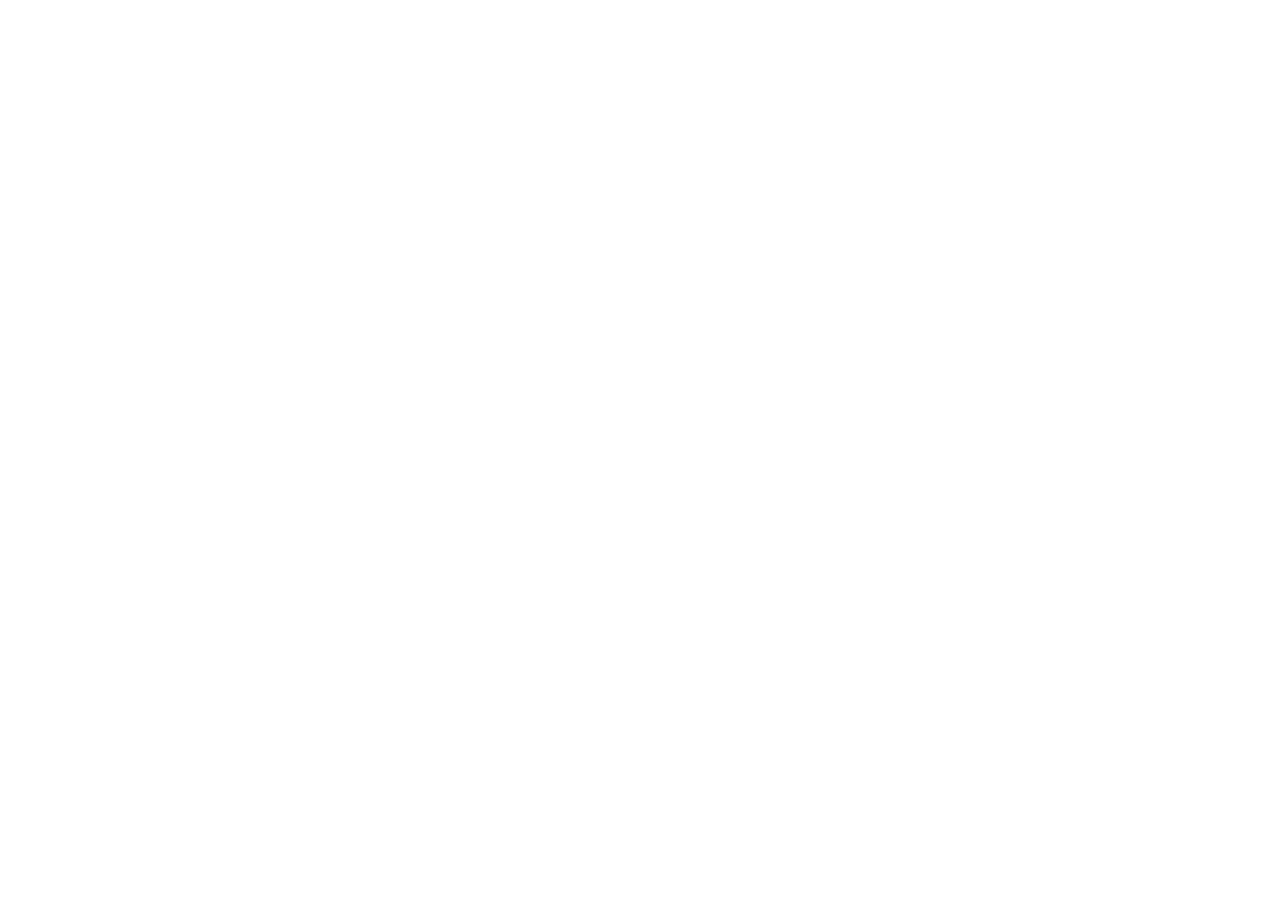
==== admin/index.html @ f24ec383 "Add Decap CMS for non-technical content management Co-authored-by: Dime73 <12392618+Dime73@users.nor" ====
<!DOCTYPE html>
<html>
<head>
    <meta charset="utf-8" />
    <meta name="viewport" content="width=device-width, initial-scale=1.0" />
    <title>Content Manager</title>
</head>
<body>
    <!-- Include the script that builds the page and powers Decap CMS -->
    <script src="https://unpkg.com/decap-cms@^3.0.0/dist/decap-cms.js"></script>
</body>
</html>
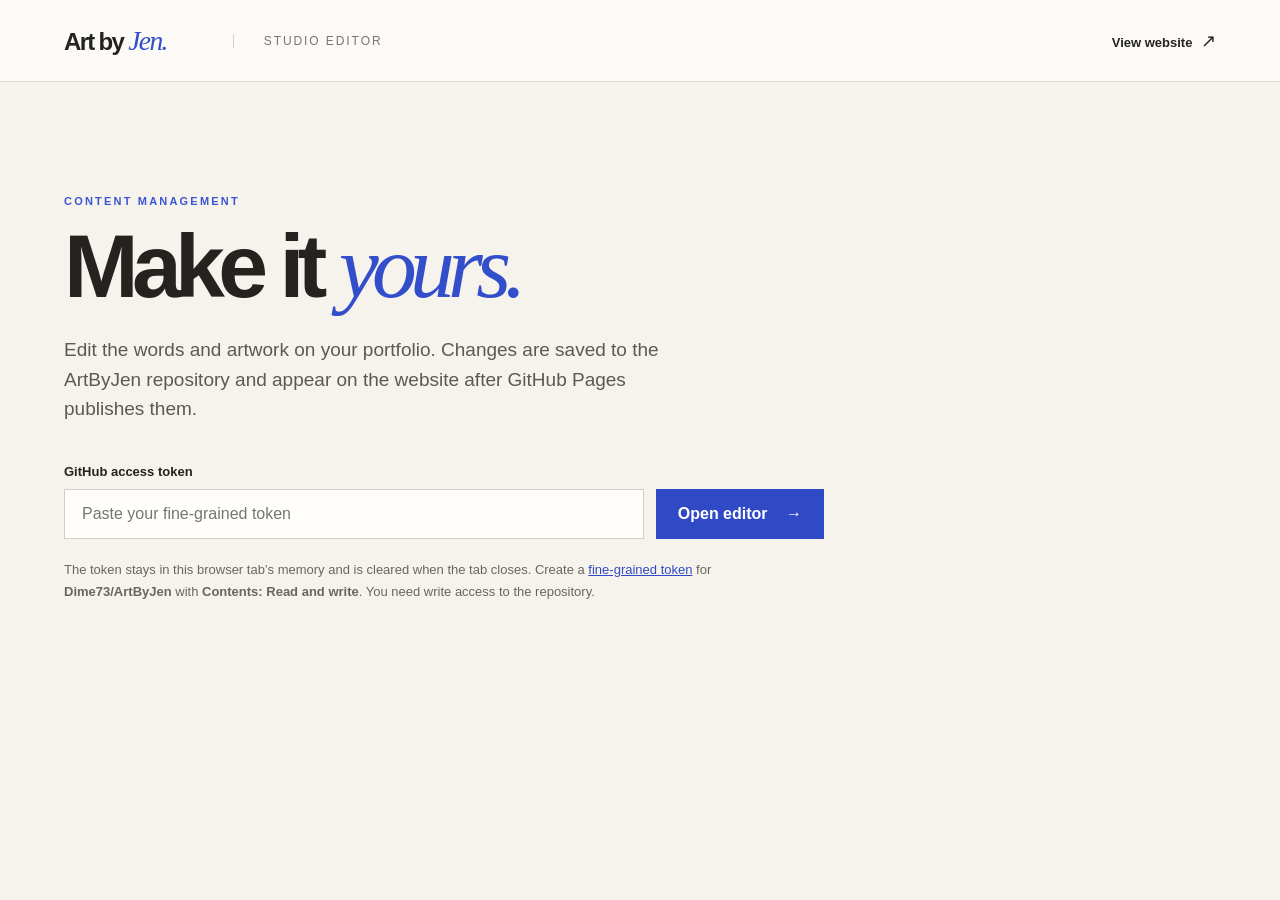
==== commit 8616ff74: "Add working studio content editor" ====
--- a/admin/index.html
+++ b/admin/index.html
@@ -1,12 +1,66 @@
-<!DOCTYPE html>
-<html>
+<!doctype html>
+<html lang="en">
 <head>
-    <meta charset="utf-8" />
-    <meta name="viewport" content="width=device-width, initial-scale=1.0" />
-    <title>Content Manager</title>
+  <meta charset="utf-8">
+  <meta name="viewport" content="width=device-width, initial-scale=1">
+  <meta name="robots" content="noindex, nofollow">
+  <meta http-equiv="Content-Security-Policy" content="default-src 'self'; connect-src 'self' https://api.github.com; img-src 'self' blob: data:; style-src 'self'; script-src 'self'; base-uri 'none'; form-action 'none'">
+  <title>Studio editor · Art by Jen</title>
+  <link rel="stylesheet" href="editor.css">
+  <script src="editor.js" type="module"></script>
 </head>
 <body>
-    <!-- Include the script that builds the page and powers Decap CMS -->
-    <script src="https://unpkg.com/decap-cms@^3.0.0/dist/decap-cms.js"></script>
+  <header class="topbar">
+    <a class="brand" href="../" aria-label="Art by Jen home">Art by <em>Jen.</em></a>
+    <span class="topbar-label">Studio editor</span>
+    <a class="site-link" href="../" target="_blank" rel="noopener noreferrer">View website <span aria-hidden="true">↗</span></a>
+  </header>
+
+  <main>
+    <section id="connect" class="connect-card" aria-labelledby="connect-title">
+      <p class="eyebrow">CONTENT MANAGEMENT</p>
+      <h1 id="connect-title">Make it <em>yours.</em></h1>
+      <p class="intro">Edit the words and artwork on your portfolio. Changes are saved to the ArtByJen repository and appear on the website after GitHub Pages publishes them.</p>
+      <form id="connect-form">
+        <label for="token">GitHub access token</label>
+        <div class="connect-row">
+          <input id="token" type="password" autocomplete="off" spellcheck="false" required placeholder="Paste your fine-grained token">
+          <button class="button button-primary" type="submit">Open editor <span aria-hidden="true">→</span></button>
+        </div>
+      </form>
+      <p class="help">The token stays in this browser tab’s memory and is cleared when the tab closes. Create a <a href="https://github.com/settings/personal-access-tokens/new" target="_blank" rel="noopener noreferrer">fine-grained token</a> for <strong>Dime73/ArtByJen</strong> with <strong>Contents: Read and write</strong>. You need write access to the repository.</p>
+    </section>
+
+    <section id="editor" class="editor" hidden aria-label="Portfolio editor">
+      <div class="editor-heading">
+        <div>
+          <p class="eyebrow">ART BY JEN / EDITOR</p>
+          <h1>Shape your <em>story.</em></h1>
+        </div>
+        <div class="editor-actions">
+          <button id="disconnect" type="button" class="text-button">Disconnect</button>
+          <button id="save" type="button" class="button button-primary">Publish changes <span aria-hidden="true">↗</span></button>
+        </div>
+      </div>
+
+      <div class="editor-layout">
+        <nav class="sidebar" aria-label="Content sections">
+          <p class="sidebar-label">PAGES & CONTENT</p>
+          <button class="nav-item active" type="button" data-section="hero">01 <span>Home</span></button>
+          <button class="nav-item" type="button" data-section="about">02 <span>About</span></button>
+          <button class="nav-item" type="button" data-section="contact">03 <span>Contact</span></button>
+          <button class="nav-item" type="button" data-section="gallery">04 <span>Gallery</span></button>
+          <div class="sidebar-note">Your edits are collected here until you publish them together.</div>
+        </nav>
+
+        <div class="workarea">
+          <div id="section-intro" class="section-intro"></div>
+          <div id="fields"></div>
+        </div>
+      </div>
+    </section>
+  </main>
+
+  <div id="status" class="status" role="status" aria-live="polite" hidden></div>
 </body>
 </html>
--- a/admin/editor.css
+++ b/admin/editor.css
@@ -0,0 +1 @@
+:root{font-family:Arial,Helvetica,sans-serif;color:#24231f;background:#f5f3ec;font-synthesis:none}*{box-sizing:border-box}body{margin:0;min-height:100vh}button,input,textarea{font:inherit}button{cursor:pointer}a{color:inherit}em{font-family:Georgia,serif;font-weight:400}.topbar{height:82px;display:flex;align-items:center;gap:32px;padding:0 clamp(24px,5vw,80px);border-bottom:1px solid #dedcd3;background:#fbfaf6}.brand{text-decoration:none;font-size:24px;font-weight:700;letter-spacing:-.07em;white-space:nowrap}.brand em{color:#334ecb;font-size:1.15em}.topbar-label{margin-left:34px;border-left:1px solid #d1d0c8;padding-left:30px;color:#77766e;font-size:12px;letter-spacing:.16em;text-transform:uppercase}.site-link{margin-left:auto;text-decoration:none;font-size:13px;font-weight:700}.site-link span{font-size:18px;margin-left:5px}main{padding:0 clamp(24px,5vw,80px)}.connect-card{max-width:760px;padding:clamp(52px,8vw,112px) 0}.eyebrow,.sidebar-label{font-size:11px;letter-spacing:.2em;font-weight:700;color:#3d55d2}.connect-card h1,.editor-heading h1{font-size:clamp(52px,7vw,106px);line-height:.97;letter-spacing:-.075em;margin:16px 0 24px}.connect-card h1 em,.editor-heading h1 em{color:#334ecb}.intro{font-size:19px;line-height:1.55;max-width:600px;color:#5b5a52;margin-bottom:40px}label{display:block;font-size:13px;font-weight:700;margin:0 0 10px}.connect-row{display:flex;gap:12px}.connect-row input{flex:1;min-width:0}.button{border:1px solid #24231f;padding:15px 21px;background:transparent;font-weight:700;white-space:nowrap}.button-primary{background:#304ac6;color:white;border-color:#304ac6}.button:hover{filter:brightness(.94)}.button:disabled{opacity:.48;cursor:wait}.button span{margin-left:14px}.text-button{border:0;background:none;color:#555;display:inline-block;text-decoration:underline;padding:10px}.help{font-size:13px;color:#68675f;line-height:1.7;margin-top:20px;max-width:670px}.help a{color:#304ac6}.editor{max-width:1500px;margin:auto}.editor-heading{display:flex;justify-content:space-between;align-items:end;gap:24px;padding:60px 0 52px}.editor-heading h1{font-size:clamp(48px,5vw,78px);margin-bottom:0}.editor-actions{display:flex;align-items:center;gap:18px;padding-bottom:4px}.editor-layout{display:grid;grid-template-columns:250px minmax(0,1fr);gap:clamp(32px,6vw,96px);border-top:1px solid #d5d3ca;padding:38px 0 100px}.sidebar{display:flex;flex-direction:column;align-items:stretch;gap:3px}.sidebar-label{margin:7px 0 21px}.nav-item{text-align:left;border:0;border-bottom:1px solid #dedcd3;background:none;padding:19px 8px;color:#8c8b84;font-size:12px;font-weight:700;letter-spacing:.06em}.nav-item span{font-size:17px;color:#24231f;margin-left:20px;letter-spacing:-.03em}.nav-item.active{color:#304ac6;border-bottom:2px solid #304ac6}.nav-item.active span{color:#304ac6}.sidebar-note{font-size:12px;line-height:1.6;color:#838177;margin-top:32px}.workarea{max-width:850px}.section-intro{border-bottom:1px solid #d5d3ca;padding-bottom:30px;margin-bottom:36px}.section-intro h2{font-family:Georgia,serif;font-weight:400;font-size:clamp(32px,4vw,48px);letter-spacing:-.05em;margin:0 0 10px}.section-intro p{color:#77766e;line-height:1.55;margin:0}.field{margin:0 0 28px}.field input,.field textarea,.connect-row input{width:100%;border:1px solid #d1d0c8;background:#fffefa;color:#24231f;padding:15px 17px;border-radius:0;outline:none}.field input:focus,.field textarea:focus,.connect-row input:focus{border-color:#304ac6;box-shadow:0 0 0 3px #304ac622}.field textarea{min-height:136px;resize:vertical;line-height:1.55}.field small{display:block;color:#85837b;margin-top:8px}.field-row{display:grid;grid-template-columns:1fr 1fr;gap:22px}.gallery-toolbar{display:flex;justify-content:space-between;gap:20px;align-items:center;margin-bottom:20px}.gallery-toolbar p{color:#77766e;font-size:13px}.artwork-list{display:grid;gap:10px}.artwork-row{display:flex;align-items:center;text-align:left;gap:16px;width:100%;background:#fffefa;border:1px solid #dedcd3;padding:10px 16px 10px 10px}.artwork-row:hover{border-color:#304ac6}.artwork-row img{width:74px;height:74px;object-fit:cover;background:#e8e6de}.artwork-row .row-copy{display:grid;gap:5px;flex:1}.artwork-row strong{font-size:16px}.artwork-row small{font-size:12px;color:#8c8b84}.artwork-row .arrow{color:#304ac6;font-size:22px}.back-button{background:none;border:0;color:#304ac6;padding:0;margin-bottom:22px;font-weight:700}.artwork-form{background:#fffefa;border:1px solid #dedcd3;padding:clamp(20px,4vw,40px)}.artwork-form h3{font-family:Georgia,serif;font-size:32px;font-weight:400;margin:0 0 26px}.artwork-form .field input,.artwork-form .field textarea{background:#fff}.image-preview{height:260px;background:#ebe9e1;display:flex;align-items:center;justify-content:center;margin:0 0 24px;color:#929087;overflow:hidden}.image-preview img{width:100%;height:100%;object-fit:contain}.checkbox-row{display:flex;align-items:center;gap:10px;margin:0 0 28px;font-size:13px}.checkbox-row input{width:18px;height:18px;accent-color:#304ac6}.danger-button{background:none;border:1px solid #bd625b;color:#a04038;padding:11px 15px;font-size:13px;font-weight:700}.status{position:fixed;bottom:24px;right:24px;max-width:min(470px,calc(100vw - 48px));background:#25251f;color:#fff;padding:17px 22px;box-shadow:0 12px 40px #0002;line-height:1.45;z-index:10}.status.error{background:#9b3c35}.status.success{background:#2d654a}.empty{padding:40px;text-align:center;border:1px dashed #c9c7be;color:#77766e}@media(max-width:800px){.topbar{height:68px}.topbar-label{display:none}.connect-row{flex-direction:column}.editor-heading{align-items:start;flex-direction:column;padding:38px 0 36px}.editor-layout{display:block;padding-top:20px}.sidebar{flex-direction:row;overflow:auto;gap:10px;padding-bottom:20px}.sidebar-label,.sidebar-note{display:none}.nav-item{white-space:nowrap;padding:12px}.nav-item span{font-size:14px;margin-left:8px}.field-row{grid-template-columns:1fr;gap:0}.gallery-toolbar{align-items:start;flex-direction:column}.editor-actions{width:100%;justify-content:space-between}}
